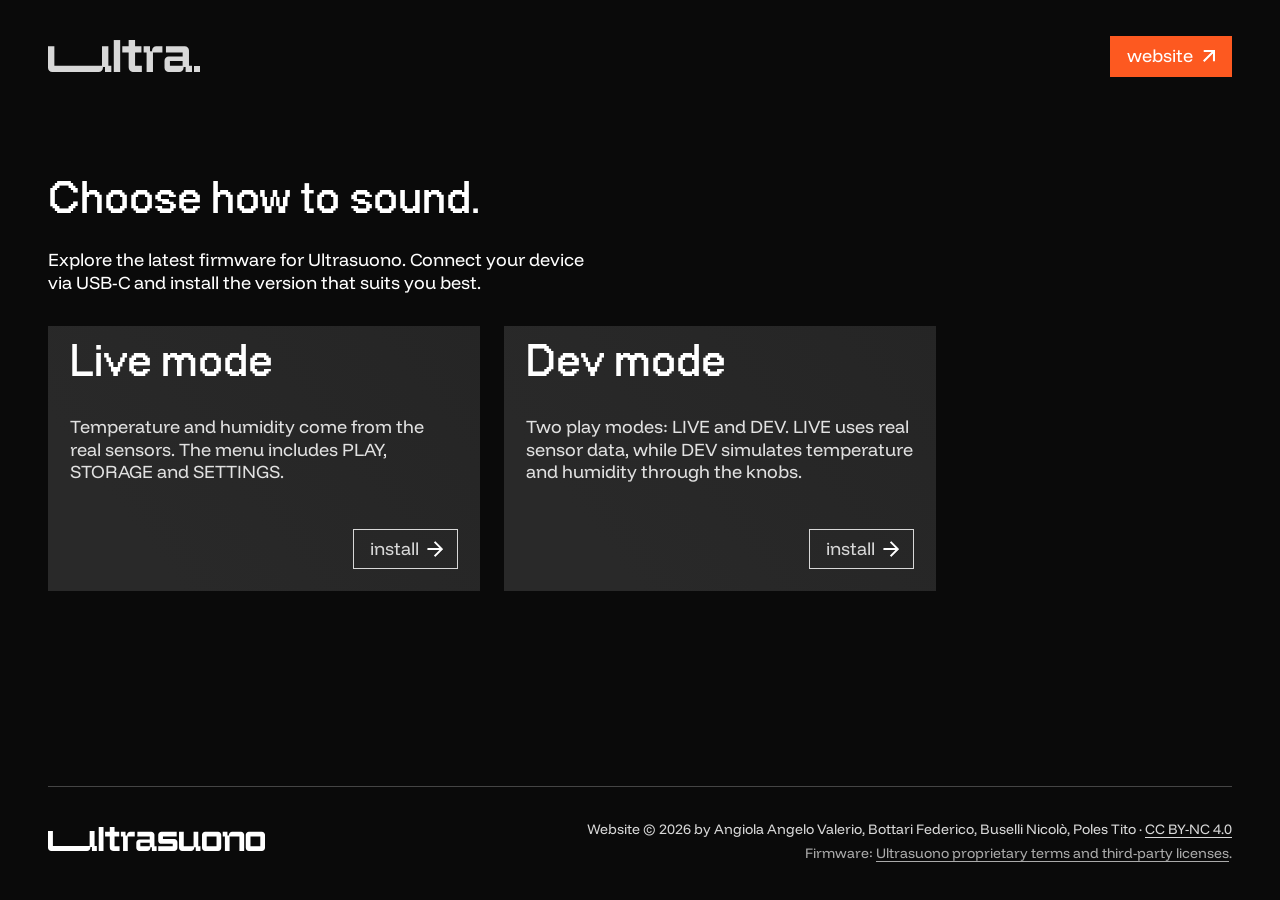
==== docs/index.html @ ba9664d9 "Group installer files under docs for a clean repository root" ====
<!doctype html>
<html lang="en">
<head>
  <meta charset="utf-8"><meta name="viewport" content="width=device-width,initial-scale=1">
  <title>Ultrasuono · Firmware</title>
  <meta name="description" content="Explore and install the latest LIVE MODE and DEV MODE firmware for Ultrasuono with Daisy Seed.">
  <link rel="icon" href="assets/favicon-ultrasuono.png" type="image/png"><link rel="stylesheet" href="style.css?v=figma-2">
</head>
<body class="home-page">
<header><a class="brand" href="index.html" aria-label="Ultrasuono firmware home"><img src="assets/ultra-mark.svg" alt="Ultra"></a><a class="button website" href="https://www.ultrasuono.org/">website <img src="assets/arrow.svg" alt=""></a></header>
<main>
  <div class="intro"><h1>Choose how to sound.</h1><p>Explore the latest firmware for Ultrasuono. Connect your device via USB-C and install the version that suits you best.</p></div>
  <section class="choices" aria-label="Choose your firmware">
    <article class="card"><h2>Live mode</h2><p>Temperature and humidity come from the real sensors. The menu includes PLAY, STORAGE and SETTINGS.</p><a class="button forward" href="install.html?mode=live" aria-label="Install LIVE MODE">install <img src="assets/arrow-install.svg" alt=""></a></article>
    <article class="card"><h2>Dev mode</h2><p>Two play modes: LIVE and DEV. LIVE uses real sensor data, while DEV simulates temperature and humidity through the knobs.</p><a class="button forward" href="install.html?mode=dev" aria-label="Install DEV MODE">install <img src="assets/arrow-install.svg" alt=""></a></article>
  </section>
</main>
<footer><a href="https://www.ultrasuono.org/" aria-label="Ultrasuono website"><img src="assets/ultrasuono-mark.svg" alt="Ultrasuono"></a><p class="copyright">Website © 2026 by Angiola Angelo Valerio, Bottari Federico, Buselli Nicolò, Poles Tito · <a href="https://creativecommons.org/licenses/by-nc/4.0/">CC BY-NC 4.0</a><span class="terms">Firmware: <a href="FIRMWARE-TERMS.txt">Ultrasuono proprietary terms and third-party licenses</a>.</span></p></footer>
</body></html>
---- docs/style.css ----
@font-face{font-family:"Funnel Display";font-style:normal;font-weight:300 800;font-display:swap;src:url("assets/FunnelDisplay-VariableFont_wght.ttf") format("truetype")}
@font-face{font-family:"PP NeueBit";font-style:normal;font-weight:700;font-display:swap;src:url("assets/PPNeueBit-Bold.otf") format("opentype")}
:root{color-scheme:dark;--bg:#0a0a0a;--ink:#d8d8d8;--accent:#fd5920;--line:#303030;font:400 18px/1.25 "Funnel Display",Arial,sans-serif}
*{box-sizing:border-box}body{margin:0;background:var(--bg);color:var(--ink);min-height:100svh;display:flex;flex-direction:column}a{color:inherit;text-underline-offset:3px}header,main,footer{width:100%;max-width:1440px;margin-inline:auto;padding-inline:48px}header{display:flex;justify-content:space-between;align-items:center;padding-top:36px}.brand{display:flex;align-items:flex-end;gap:1.7px;line-height:0}.brand img{display:block}.brand::after{content:"";width:6.433px;height:6.37px;background:var(--ink)}.button,button{display:inline-flex;align-items:center;justify-content:center;gap:10px;border:1px solid var(--ink);padding:8px 16px;font:400 18px/1.25 "Funnel Display",Arial,sans-serif;color:var(--ink);background:transparent;text-decoration:none;cursor:pointer;border-radius:0}.website{background:var(--accent);border-color:var(--accent);color:#fff}.button img{flex-shrink:0}.forward img{transform:rotate(45deg)}.back img{transform:rotate(-135deg)}button:disabled{background:#782e17;border-color:#782e17;color:#0a0a0a;cursor:not-allowed}#connect:disabled{background:transparent;border-color:#686868;color:#888}a:focus-visible,button:focus-visible,input:focus-visible,summary:focus-visible{outline:3px solid var(--accent);outline-offset:5px}.button:hover,button:not(:disabled):hover{border-color:var(--accent)}h1,h2,.step-number{font-family:"PP NeueBit","Funnel Display",Arial,sans-serif;font-weight:700;line-height:1;margin:0}h1,h2{font-size:72px}h1{line-height:.9}p{margin:0}main{padding-top:95px;padding-bottom:120px}.intro h1{color:#fff}.intro h1{font-size:64px}.intro p{font-size:18px;max-width:546px;margin-top:20px;color:#fff}.choices{display:grid;grid-template-columns:repeat(2,minmax(0,432px));gap:24px;margin-top:32px}.card{background:linear-gradient(53deg,#292929 21%,#222 163%)}.step{background:linear-gradient(48deg,#292929 21%,#222 163%)}.card{min-height:265.4px;padding:22px;display:flex;flex-direction:column;align-items:flex-start}.card h2{color:#fff;line-height:.5;font-size:64px}.card p{color:#e1e1e1;font-size:18px;margin-top:36px;margin-bottom:18px}.card .button{margin-top:auto;align-self:flex-end}.install-page main{padding-top:49px;padding-bottom:100px}.back{margin-bottom:23px;border:0;padding:0}.install-page h1{margin-bottom:38px}.steps{display:grid;grid-template-columns:repeat(3,minmax(0,318px));gap:24px;list-style:none;margin:0;padding:0}.step{padding:16px;min-height:164px}.step p{font-size:16px}.step-number{display:block;font-size:36px;line-height:.5;color:#fff;margin-bottom:36px}.actions{max-width:1002px;margin-top:16px;display:grid;grid-template-columns:1fr 1fr;gap:24px}.actions button{padding:24px 16px}#install:not(:disabled){background:var(--accent);border-color:var(--accent);color:#0a0a0a}.transfer{max-width:1002px;margin-top:16px;font-size:16px}progress{width:100%;height:7px;accent-color:var(--accent);display:block;margin-bottom:10px}#status{min-height:40px}#download{display:inline-block;margin-top:8px}.faq{margin-top:40px}details{background:url("assets/divider.svg") left top/100% .5px no-repeat;padding:25px 0}details:last-child{border-bottom:.5px solid var(--line)}summary{font-size:20px;display:flex;align-items:center;gap:22px;cursor:pointer;list-style:none}summary::-webkit-details-marker{display:none}summary::before{content:"";flex-shrink:0;width:26px;height:26px;background:url("assets/disclosure.svg") center/22.5235px 19.506px no-repeat;transform:rotate(90deg)}details[open] summary::before{transform:rotate(180deg)}details p,details ol{max-width:960px;margin:20px 0 0 48px;line-height:1.5}details li{margin:10px 0}.confirm{display:block;margin:24px 0 24px 48px;max-width:960px;line-height:1.5}.confirm input{accent-color:var(--accent)}#boot{margin-left:48px}footer{margin-top:auto;padding-top:34px;padding-bottom:36px;display:flex;align-items:center;justify-content:space-between;gap:30px;position:relative}footer::before{content:"";position:absolute;top:0;left:48px;right:48px;height:.5px;background:url("assets/divider.svg") left top/100% .5px no-repeat}.copyright{font-size:14px;max-width:788px;text-align:right;line-height:1.4}.copyright .terms{display:block;margin-top:5px;color:#aaa}
@media(max-width:800px){header,main,footer{padding-inline:24px}header{padding-top:24px}main{padding-top:80px;padding-bottom:70px}h1,h2{font-size:56px}.intro p{font-size:18px}.choices{gap:18px;margin-top:40px}.card{min-height:265.4px;padding:20px}.steps{gap:16px}.step{min-height:164px}.step p{font-size:16px}.actions{gap:16px}footer{align-items:flex-start;flex-direction:column}.copyright{text-align:left}footer::before{left:24px;right:24px}}
@media(max-width:560px){h1,h2{font-size:48px}.choices,.steps,.actions{grid-template-columns:1fr}.card{min-height:0}.step{min-height:0;padding:20px}.step-number{margin-bottom:14px}.step p{font-size:16px}.install-page main{padding-top:36px;padding-bottom:60px}.back{margin-bottom:32px}.actions{margin-top:28px;gap:14px}.faq{margin-top:28px}summary{gap:14px;font-size:18px}details p,details ol{margin-left:0;font-size:18px}.confirm{margin-left:0;font-size:18px}#boot{margin-left:0}.website{padding:8px 12px;font-size:16px}}

/* Reduce free space on shorter screens while keeping all home content accessible. */
.home-page main{padding-top:clamp(24px,calc(100svh - 693px),95px);padding-bottom:24px}
.home-page .choices{margin-top:clamp(20px,4svh,32px)}
@media(max-width:800px){.home-page footer{flex-direction:row;align-items:center;gap:20px}.home-page .copyright{font-size:12px;text-align:right}.home-page footer>a{flex-shrink:0}.home-page main{padding-top:clamp(24px,5svh,64px)}}
@media(max-width:560px){.home-page header{padding-top:18px}.home-page main{padding-top:24px;padding-bottom:20px}.home-page .intro h1{font-size:44px}.home-page .intro p{font-size:16px;margin-top:16px}.home-page .choices{margin-top:22px;gap:12px}.home-page .card{padding:16px}.home-page .card h2{font-size:44px}.home-page .card p{font-size:16px;margin-top:24px;margin-bottom:16px}.home-page .card .button{font-size:16px;padding:6px 12px}.home-page footer{flex-direction:column;align-items:flex-start;padding-top:20px;padding-bottom:20px;gap:14px}.home-page .copyright{text-align:left;font-size:11px}}
@media(max-width:560px) and (max-height:760px){.home-page main{padding-top:16px;padding-bottom:16px}.home-page .intro h1{font-size:40px}.home-page .intro p{font-size:14px;margin-top:12px}.home-page .choices{margin-top:16px;gap:10px}.home-page .card{padding:12px}.home-page .card h2{font-size:40px}.home-page .card p{font-size:14px;margin-top:20px;margin-bottom:12px}.home-page .card .button{font-size:14px;padding:5px 10px}.home-page footer{padding-top:14px;padding-bottom:14px;gap:10px}}
@media(min-width:561px) and (max-height:680px){.home-page header{padding-top:18px}.home-page main{padding-top:16px;padding-bottom:16px}.home-page .card{min-height:245px}.home-page footer{padding-top:20px;padding-bottom:20px}}
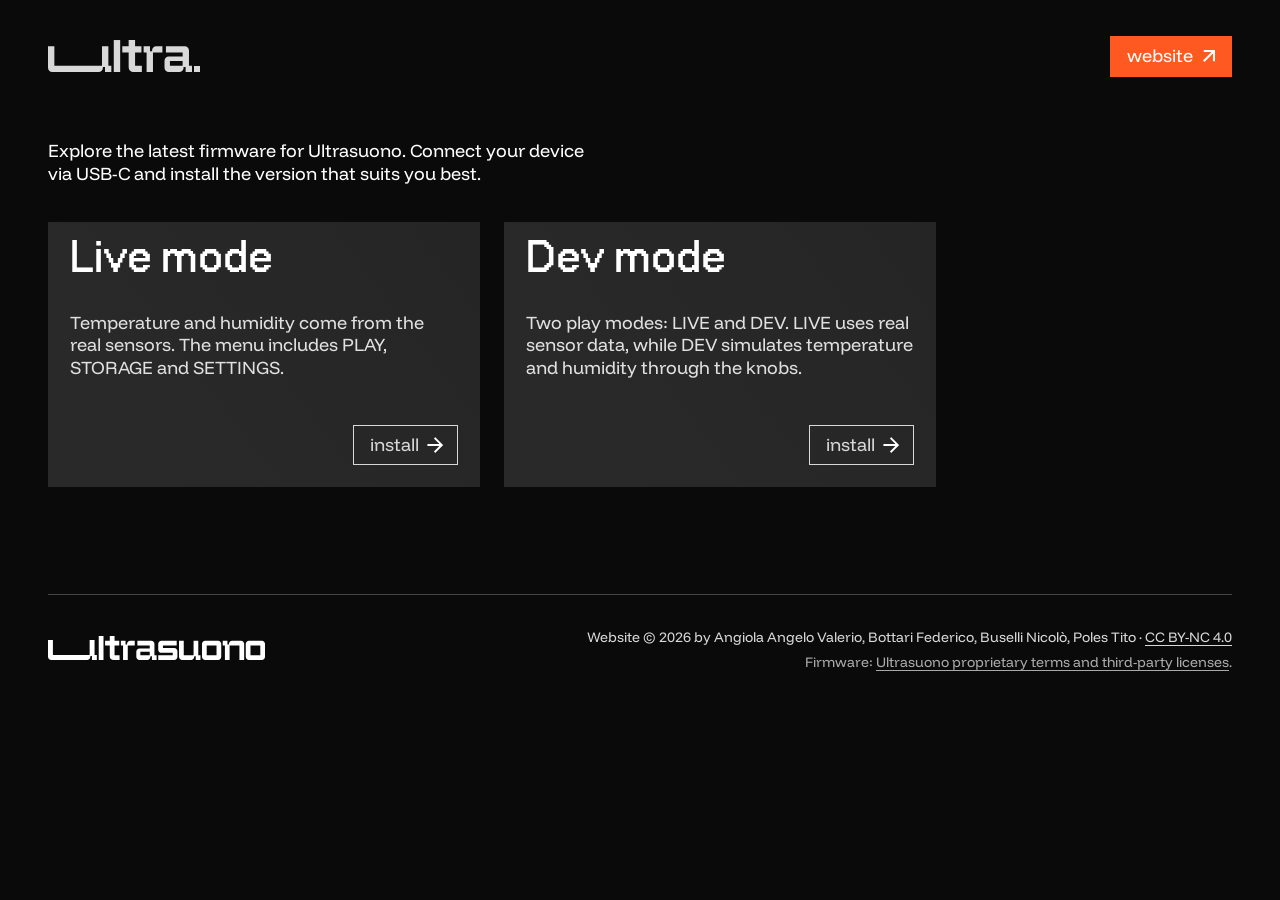
==== commit 2dfc5a37: "Match revised Figma layout and use a single authorization-install action" ====
--- a/docs/index.html
+++ b/docs/index.html
@@ -4,12 +4,12 @@
   <meta charset="utf-8"><meta name="viewport" content="width=device-width,initial-scale=1">
   <title>Ultrasuono · Firmware</title>
   <meta name="description" content="Explore and install the latest LIVE MODE and DEV MODE firmware for Ultrasuono with Daisy Seed.">
-  <link rel="icon" href="assets/favicon-ultrasuono.png" type="image/png"><link rel="stylesheet" href="style.css?v=figma-2">
+  <link rel="icon" href="assets/favicon-ultrasuono.png" type="image/png"><link rel="stylesheet" href="style.css?v=figma-3">
 </head>
 <body class="home-page">
 <header><a class="brand" href="index.html" aria-label="Ultrasuono firmware home"><img src="assets/ultra-mark.svg" alt="Ultra"></a><a class="button website" href="https://www.ultrasuono.org/">website <img src="assets/arrow.svg" alt=""></a></header>
 <main>
-  <div class="intro"><h1>Choose how to sound.</h1><p>Explore the latest firmware for Ultrasuono. Connect your device via USB-C and install the version that suits you best.</p></div>
+  <div class="intro"><h1 class="sr-only">Ultrasuono firmware</h1><p>Explore the latest firmware for Ultrasuono. Connect your device via USB-C and install the version that suits you best.</p></div>
   <section class="choices" aria-label="Choose your firmware">
     <article class="card"><h2>Live mode</h2><p>Temperature and humidity come from the real sensors. The menu includes PLAY, STORAGE and SETTINGS.</p><a class="button forward" href="install.html?mode=live" aria-label="Install LIVE MODE">install <img src="assets/arrow-install.svg" alt=""></a></article>
     <article class="card"><h2>Dev mode</h2><p>Two play modes: LIVE and DEV. LIVE uses real sensor data, while DEV simulates temperature and humidity through the knobs.</p><a class="button forward" href="install.html?mode=dev" aria-label="Install DEV MODE">install <img src="assets/arrow-install.svg" alt=""></a></article>
--- a/docs/style.css
+++ b/docs/style.css
@@ -1,14 +1,14 @@
 @font-face{font-family:"Funnel Display";font-style:normal;font-weight:300 800;font-display:swap;src:url("assets/FunnelDisplay-VariableFont_wght.ttf") format("truetype")}
 @font-face{font-family:"PP NeueBit";font-style:normal;font-weight:700;font-display:swap;src:url("assets/PPNeueBit-Bold.otf") format("opentype")}
 :root{color-scheme:dark;--bg:#0a0a0a;--ink:#d8d8d8;--accent:#fd5920;--line:#303030;font:400 18px/1.25 "Funnel Display",Arial,sans-serif}
-*{box-sizing:border-box}body{margin:0;background:var(--bg);color:var(--ink);min-height:100svh;display:flex;flex-direction:column}a{color:inherit;text-underline-offset:3px}header,main,footer{width:100%;max-width:1440px;margin-inline:auto;padding-inline:48px}header{display:flex;justify-content:space-between;align-items:center;padding-top:36px}.brand{display:flex;align-items:flex-end;gap:1.7px;line-height:0}.brand img{display:block}.brand::after{content:"";width:6.433px;height:6.37px;background:var(--ink)}.button,button{display:inline-flex;align-items:center;justify-content:center;gap:10px;border:1px solid var(--ink);padding:8px 16px;font:400 18px/1.25 "Funnel Display",Arial,sans-serif;color:var(--ink);background:transparent;text-decoration:none;cursor:pointer;border-radius:0}.website{background:var(--accent);border-color:var(--accent);color:#fff}.button img{flex-shrink:0}.forward img{transform:rotate(45deg)}.back img{transform:rotate(-135deg)}button:disabled{background:#782e17;border-color:#782e17;color:#0a0a0a;cursor:not-allowed}#connect:disabled{background:transparent;border-color:#686868;color:#888}a:focus-visible,button:focus-visible,input:focus-visible,summary:focus-visible{outline:3px solid var(--accent);outline-offset:5px}.button:hover,button:not(:disabled):hover{border-color:var(--accent)}h1,h2,.step-number{font-family:"PP NeueBit","Funnel Display",Arial,sans-serif;font-weight:700;line-height:1;margin:0}h1,h2{font-size:72px}h1{line-height:.9}p{margin:0}main{padding-top:95px;padding-bottom:120px}.intro h1{color:#fff}.intro h1{font-size:64px}.intro p{font-size:18px;max-width:546px;margin-top:20px;color:#fff}.choices{display:grid;grid-template-columns:repeat(2,minmax(0,432px));gap:24px;margin-top:32px}.card{background:linear-gradient(53deg,#292929 21%,#222 163%)}.step{background:linear-gradient(48deg,#292929 21%,#222 163%)}.card{min-height:265.4px;padding:22px;display:flex;flex-direction:column;align-items:flex-start}.card h2{color:#fff;line-height:.5;font-size:64px}.card p{color:#e1e1e1;font-size:18px;margin-top:36px;margin-bottom:18px}.card .button{margin-top:auto;align-self:flex-end}.install-page main{padding-top:49px;padding-bottom:100px}.back{margin-bottom:23px;border:0;padding:0}.install-page h1{margin-bottom:38px}.steps{display:grid;grid-template-columns:repeat(3,minmax(0,318px));gap:24px;list-style:none;margin:0;padding:0}.step{padding:16px;min-height:164px}.step p{font-size:16px}.step-number{display:block;font-size:36px;line-height:.5;color:#fff;margin-bottom:36px}.actions{max-width:1002px;margin-top:16px;display:grid;grid-template-columns:1fr 1fr;gap:24px}.actions button{padding:24px 16px}#install:not(:disabled){background:var(--accent);border-color:var(--accent);color:#0a0a0a}.transfer{max-width:1002px;margin-top:16px;font-size:16px}progress{width:100%;height:7px;accent-color:var(--accent);display:block;margin-bottom:10px}#status{min-height:40px}#download{display:inline-block;margin-top:8px}.faq{margin-top:40px}details{background:url("assets/divider.svg") left top/100% .5px no-repeat;padding:25px 0}details:last-child{border-bottom:.5px solid var(--line)}summary{font-size:20px;display:flex;align-items:center;gap:22px;cursor:pointer;list-style:none}summary::-webkit-details-marker{display:none}summary::before{content:"";flex-shrink:0;width:26px;height:26px;background:url("assets/disclosure.svg") center/22.5235px 19.506px no-repeat;transform:rotate(90deg)}details[open] summary::before{transform:rotate(180deg)}details p,details ol{max-width:960px;margin:20px 0 0 48px;line-height:1.5}details li{margin:10px 0}.confirm{display:block;margin:24px 0 24px 48px;max-width:960px;line-height:1.5}.confirm input{accent-color:var(--accent)}#boot{margin-left:48px}footer{margin-top:auto;padding-top:34px;padding-bottom:36px;display:flex;align-items:center;justify-content:space-between;gap:30px;position:relative}footer::before{content:"";position:absolute;top:0;left:48px;right:48px;height:.5px;background:url("assets/divider.svg") left top/100% .5px no-repeat}.copyright{font-size:14px;max-width:788px;text-align:right;line-height:1.4}.copyright .terms{display:block;margin-top:5px;color:#aaa}
-@media(max-width:800px){header,main,footer{padding-inline:24px}header{padding-top:24px}main{padding-top:80px;padding-bottom:70px}h1,h2{font-size:56px}.intro p{font-size:18px}.choices{gap:18px;margin-top:40px}.card{min-height:265.4px;padding:20px}.steps{gap:16px}.step{min-height:164px}.step p{font-size:16px}.actions{gap:16px}footer{align-items:flex-start;flex-direction:column}.copyright{text-align:left}footer::before{left:24px;right:24px}}
-@media(max-width:560px){h1,h2{font-size:48px}.choices,.steps,.actions{grid-template-columns:1fr}.card{min-height:0}.step{min-height:0;padding:20px}.step-number{margin-bottom:14px}.step p{font-size:16px}.install-page main{padding-top:36px;padding-bottom:60px}.back{margin-bottom:32px}.actions{margin-top:28px;gap:14px}.faq{margin-top:28px}summary{gap:14px;font-size:18px}details p,details ol{margin-left:0;font-size:18px}.confirm{margin-left:0;font-size:18px}#boot{margin-left:0}.website{padding:8px 12px;font-size:16px}}
+*{box-sizing:border-box}body{margin:0;background:var(--bg);color:var(--ink);min-height:100svh;display:flex;flex-direction:column}a{color:inherit;text-underline-offset:3px}header,main,footer{width:100%;max-width:1440px;margin-inline:auto;padding-inline:48px}header{display:flex;justify-content:space-between;align-items:center;padding-top:36px}.brand{display:flex;align-items:flex-end;gap:1.7px;line-height:0}.brand img{display:block}.brand::after{content:"";width:6.433px;height:6.37px;background:var(--ink)}.button,button{display:inline-flex;align-items:center;justify-content:center;gap:10px;border:1px solid var(--ink);padding:8px 16px;font:400 18px/1.25 "Funnel Display",Arial,sans-serif;color:var(--ink);background:transparent;text-decoration:none;cursor:pointer;border-radius:0}.website{background:var(--accent);border-color:var(--accent);color:#fff}.button img{flex-shrink:0}.forward img{transform:rotate(45deg)}.back img{transform:rotate(-135deg)}button:disabled{background:#782e17;border-color:#782e17;color:#0a0a0a;cursor:not-allowed}a:focus-visible,button:focus-visible,input:focus-visible,summary:focus-visible{outline:3px solid var(--accent);outline-offset:5px}.button:hover,button:not(:disabled):hover{border-color:var(--accent)}h1,h2,.step-number{font-family:"PP NeueBit","Funnel Display",Arial,sans-serif;font-weight:700;line-height:1;margin:0}h1,h2{font-size:72px}h1{line-height:.9}p{margin:0}main{padding-top:95px;padding-bottom:120px}.intro h1{color:#fff}.intro h1{font-size:64px}.intro p{font-size:18px;max-width:546px;margin-top:20px;color:#fff}.choices{display:grid;grid-template-columns:repeat(2,minmax(0,432px));gap:24px;margin-top:32px}.card{background:linear-gradient(53deg,#292929 21%,#222 163%)}.step{background:linear-gradient(48deg,#292929 21%,#222 163%)}.card{min-height:265.4px;padding:22px;display:flex;flex-direction:column;align-items:flex-start}.card h2{color:#fff;line-height:.5;font-size:64px}.card p{color:#e1e1e1;font-size:18px;margin-top:36px;margin-bottom:18px}.card .button{margin-top:auto;align-self:flex-end}.install-page main{padding-top:49px;padding-bottom:100px}.back{margin-bottom:23px;border:0;padding:0}.install-page h1{margin-bottom:38px}.steps{display:grid;grid-template-columns:repeat(3,minmax(0,318px));gap:24px;list-style:none;margin:0;padding:0}.step{padding:16px;min-height:164px}.step p{font-size:16px}.step-number{display:block;font-size:36px;line-height:.5;color:#fff;margin-bottom:36px}.transfer{max-width:1002px;margin-top:16px;font-size:16px}progress{width:100%;height:7px;accent-color:var(--accent);display:block;margin-bottom:10px}#status{min-height:40px}#download{display:inline-block;margin-top:8px}.faq{margin-top:40px}details{background:url("assets/divider.svg") left top/100% .5px no-repeat;padding:25px 0}details:last-child{border-bottom:.5px solid var(--line)}summary{font-size:20px;display:flex;align-items:center;gap:22px;cursor:pointer;list-style:none}summary::-webkit-details-marker{display:none}summary::before{content:"";flex-shrink:0;width:26px;height:26px;background:url("assets/disclosure.svg") center/22.5235px 19.506px no-repeat;transform:rotate(90deg)}details[open] summary::before{transform:rotate(180deg)}details p,details ol{max-width:960px;margin:20px 0 0 48px;line-height:1.5}details li{margin:10px 0}.confirm{display:block;margin:24px 0 24px 48px;max-width:960px;line-height:1.5}.confirm input{accent-color:var(--accent)}#boot{margin-left:48px}footer{margin-top:auto;padding-top:34px;padding-bottom:36px;display:flex;align-items:center;justify-content:space-between;gap:30px;position:relative}footer::before{content:"";position:absolute;top:0;left:48px;right:48px;height:.5px;background:url("assets/divider.svg") left top/100% .5px no-repeat}.copyright{font-size:14px;max-width:788px;text-align:right;line-height:1.4}.copyright .terms{display:block;margin-top:5px;color:#aaa}
+@media(max-width:800px){header,main,footer{padding-inline:24px}header{padding-top:24px}main{padding-top:80px;padding-bottom:70px}h1,h2{font-size:56px}.intro p{font-size:18px}.choices{gap:18px;margin-top:40px}.card{min-height:265.4px;padding:20px}.steps{gap:16px}.step{min-height:164px}.step p{font-size:16px}footer{align-items:flex-start;flex-direction:column}.copyright{text-align:left}footer::before{left:24px;right:24px}}
+@media(max-width:560px){h1,h2{font-size:48px}.choices,.steps,.card{min-height:0}.step{min-height:0;padding:20px}.step-number{margin-bottom:14px}.step p{font-size:16px}.install-page main{padding-top:36px;padding-bottom:60px}.back{margin-bottom:32px}.faq{margin-top:28px}summary{gap:14px;font-size:18px}details p,details ol{margin-left:0;font-size:18px}.confirm{margin-left:0;font-size:18px}#boot{margin-left:0}.website{padding:8px 12px;font-size:16px}}
 
-/* Reduce free space on shorter screens while keeping all home content accessible. */
-.home-page main{padding-top:clamp(24px,calc(100svh - 693px),95px);padding-bottom:24px}
-.home-page .choices{margin-top:clamp(20px,4svh,32px)}
-@media(max-width:800px){.home-page footer{flex-direction:row;align-items:center;gap:20px}.home-page .copyright{font-size:12px;text-align:right}.home-page footer>a{flex-shrink:0}.home-page main{padding-top:clamp(24px,5svh,64px)}}
-@media(max-width:560px){.home-page header{padding-top:18px}.home-page main{padding-top:24px;padding-bottom:20px}.home-page .intro h1{font-size:44px}.home-page .intro p{font-size:16px;margin-top:16px}.home-page .choices{margin-top:22px;gap:12px}.home-page .card{padding:16px}.home-page .card h2{font-size:44px}.home-page .card p{font-size:16px;margin-top:24px;margin-bottom:16px}.home-page .card .button{font-size:16px;padding:6px 12px}.home-page footer{flex-direction:column;align-items:flex-start;padding-top:20px;padding-bottom:20px;gap:14px}.home-page .copyright{text-align:left;font-size:11px}}
-@media(max-width:560px) and (max-height:760px){.home-page main{padding-top:16px;padding-bottom:16px}.home-page .intro h1{font-size:40px}.home-page .intro p{font-size:14px;margin-top:12px}.home-page .choices{margin-top:16px;gap:10px}.home-page .card{padding:12px}.home-page .card h2{font-size:40px}.home-page .card p{font-size:14px;margin-top:20px;margin-bottom:12px}.home-page .card .button{font-size:14px;padding:5px 10px}.home-page footer{padding-top:14px;padding-bottom:14px;gap:10px}}
-@media(min-width:561px) and (max-height:680px){.home-page header{padding-top:18px}.home-page main{padding-top:16px;padding-bottom:16px}.home-page .card{min-height:245px}.home-page footer{padding-top:20px;padding-bottom:20px}}
+
+.sr-only{position:absolute;width:1px;height:1px;padding:0;margin:-1px;overflow:hidden;clip-path:inset(50%);white-space:nowrap;border:0}
+.home-page main{padding-top:63.98px;padding-bottom:107px}.home-page .intro p{margin-top:0}.home-page .choices{margin-top:36.43px}.home-page footer{margin-top:0}
+.install-page main{padding-top:64.42px;padding-bottom:18px}.back{margin-bottom:56.6px}.install-grid{display:grid;grid-template-columns:minmax(0,888px) minmax(0,432px);gap:24px}.steps{grid-template-columns:repeat(3,minmax(0,1fr));gap:21.27px}.step{min-height:199.48px;padding:16px 14px;background:linear-gradient(56deg,#292929 21%,#222 163%)}.step-number{margin-bottom:64px}.install-panel{display:flex;flex-direction:column;min-width:0}#primary{width:100%;min-height:62px;padding:18px 16px}#primary.ready:not(:disabled){background:var(--accent);border-color:var(--accent);color:#0a0a0a}#primary:not(.ready):disabled{background:transparent;border-color:#686868;color:#888}.transfer{margin-top:14px;font-size:14px;display:flex;flex:1;flex-direction:column}#status{line-height:1.4;min-height:60px}#download{margin-top:auto;padding-top:12px;font-size:12px}progress{margin-bottom:10px}.faq{margin-top:87.24px}details{padding:29px 0}
+@media(max-width:1000px){.install-grid{grid-template-columns:1fr}.install-panel{max-width:888px}.transfer{min-height:126px}.faq{margin-top:40px}}
+@media(max-width:800px){.home-page main{padding-top:63.98px}.home-page .choices{margin-top:36.43px}.home-page .intro p{margin-top:0}}
+@media(max-width:560px){.home-page main{padding-top:48px;padding-bottom:60px}.home-page .intro p{font-size:16px}.home-page .choices{gap:16px}.home-page .card{padding:18px}.home-page .card h2{font-size:48px}.home-page .card p{font-size:16px;margin-top:28px}.steps{grid-template-columns:1fr;gap:16px}.step{min-height:0;padding:20px}.step-number{margin-bottom:28px}.install-page main{padding-top:48px;padding-bottom:60px}.back{margin-bottom:40px}details{padding:25px 0}}
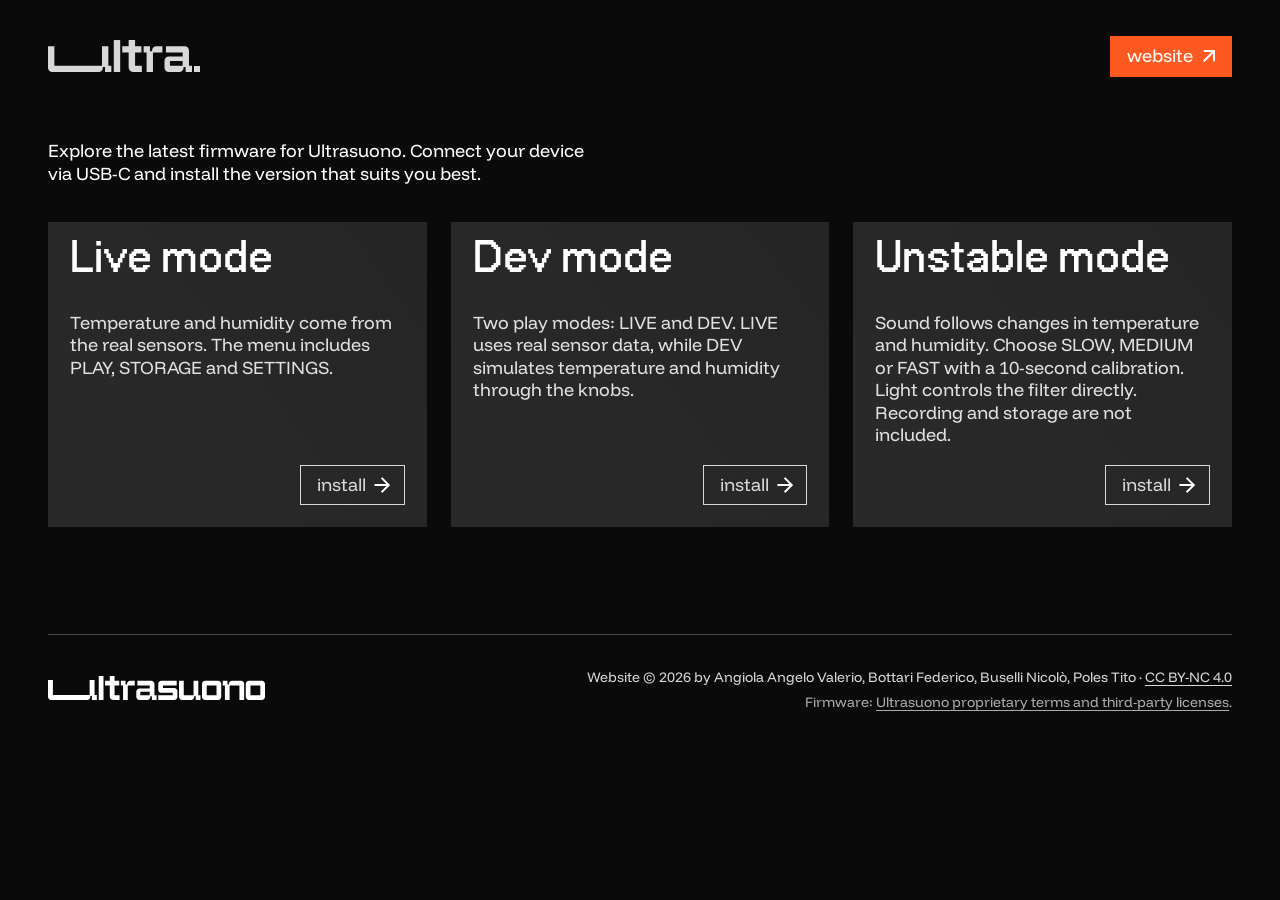
==== commit b95a7407: "Add UNSTABLE mode to firmware installer" ====
--- a/docs/index.html
+++ b/docs/index.html
@@ -3,7 +3,7 @@
 <head>
   <meta charset="utf-8"><meta name="viewport" content="width=device-width,initial-scale=1">
   <title>Ultrasuono · Firmware</title>
-  <meta name="description" content="Explore and install the latest LIVE MODE and DEV MODE firmware for Ultrasuono with Daisy Seed.">
+  <meta name="description" content="Explore and install the latest LIVE MODE, DEV MODE and UNSTABLE MODE firmware for Ultrasuono with Daisy Seed.">
   <link rel="icon" href="assets/favicon-ultrasuono.png" type="image/png"><link rel="stylesheet" href="style.css?v=figma-3">
 </head>
 <body class="home-page">
@@ -13,6 +13,7 @@
   <section class="choices" aria-label="Choose your firmware">
     <article class="card"><h2>Live mode</h2><p>Temperature and humidity come from the real sensors. The menu includes PLAY, STORAGE and SETTINGS.</p><a class="button forward" href="install.html?mode=live" aria-label="Install LIVE MODE">install <img src="assets/arrow-install.svg" alt=""></a></article>
     <article class="card"><h2>Dev mode</h2><p>Two play modes: LIVE and DEV. LIVE uses real sensor data, while DEV simulates temperature and humidity through the knobs.</p><a class="button forward" href="install.html?mode=dev" aria-label="Install DEV MODE">install <img src="assets/arrow-install.svg" alt=""></a></article>
+    <article class="card"><h2>Unstable mode</h2><p>Sound follows changes in temperature and humidity. Choose SLOW, MEDIUM or FAST with a 10-second calibration. Light controls the filter directly. Recording and storage are not included.</p><a class="button forward" href="install.html?mode=unstable" aria-label="Install UNSTABLE MODE">install <img src="assets/arrow-install.svg" alt=""></a></article>
   </section>
 </main>
 <footer><a href="https://www.ultrasuono.org/" aria-label="Ultrasuono website"><img src="assets/ultrasuono-mark.svg" alt="Ultrasuono"></a><p class="copyright">Website © 2026 by Angiola Angelo Valerio, Bottari Federico, Buselli Nicolò, Poles Tito · <a href="https://creativecommons.org/licenses/by-nc/4.0/">CC BY-NC 4.0</a><span class="terms">Firmware: <a href="FIRMWARE-TERMS.txt">Ultrasuono proprietary terms and third-party licenses</a>.</span></p></footer>
--- a/docs/style.css
+++ b/docs/style.css
@@ -1,14 +1,18 @@
 @font-face{font-family:"Funnel Display";font-style:normal;font-weight:300 800;font-display:swap;src:url("assets/FunnelDisplay-VariableFont_wght.ttf") format("truetype")}
 @font-face{font-family:"PP NeueBit";font-style:normal;font-weight:700;font-display:swap;src:url("assets/PPNeueBit-Bold.otf") format("opentype")}
 :root{color-scheme:dark;--bg:#0a0a0a;--ink:#d8d8d8;--accent:#fd5920;--line:#303030;font:400 18px/1.25 "Funnel Display",Arial,sans-serif}
-*{box-sizing:border-box}body{margin:0;background:var(--bg);color:var(--ink);min-height:100svh;display:flex;flex-direction:column}a{color:inherit;text-underline-offset:3px}header,main,footer{width:100%;max-width:1440px;margin-inline:auto;padding-inline:48px}header{display:flex;justify-content:space-between;align-items:center;padding-top:36px}.brand{display:flex;align-items:flex-end;gap:1.7px;line-height:0}.brand img{display:block}.brand::after{content:"";width:6.433px;height:6.37px;background:var(--ink)}.button,button{display:inline-flex;align-items:center;justify-content:center;gap:10px;border:1px solid var(--ink);padding:8px 16px;font:400 18px/1.25 "Funnel Display",Arial,sans-serif;color:var(--ink);background:transparent;text-decoration:none;cursor:pointer;border-radius:0}.website{background:var(--accent);border-color:var(--accent);color:#fff}.button img{flex-shrink:0}.forward img{transform:rotate(45deg)}.back img{transform:rotate(-135deg)}button:disabled{background:#782e17;border-color:#782e17;color:#0a0a0a;cursor:not-allowed}a:focus-visible,button:focus-visible,input:focus-visible,summary:focus-visible{outline:3px solid var(--accent);outline-offset:5px}.button:hover,button:not(:disabled):hover{border-color:var(--accent)}h1,h2,.step-number{font-family:"PP NeueBit","Funnel Display",Arial,sans-serif;font-weight:700;line-height:1;margin:0}h1,h2{font-size:72px}h1{line-height:.9}p{margin:0}main{padding-top:95px;padding-bottom:120px}.intro h1{color:#fff}.intro h1{font-size:64px}.intro p{font-size:18px;max-width:546px;margin-top:20px;color:#fff}.choices{display:grid;grid-template-columns:repeat(2,minmax(0,432px));gap:24px;margin-top:32px}.card{background:linear-gradient(53deg,#292929 21%,#222 163%)}.step{background:linear-gradient(48deg,#292929 21%,#222 163%)}.card{min-height:265.4px;padding:22px;display:flex;flex-direction:column;align-items:flex-start}.card h2{color:#fff;line-height:.5;font-size:64px}.card p{color:#e1e1e1;font-size:18px;margin-top:36px;margin-bottom:18px}.card .button{margin-top:auto;align-self:flex-end}.install-page main{padding-top:49px;padding-bottom:100px}.back{margin-bottom:23px;border:0;padding:0}.install-page h1{margin-bottom:38px}.steps{display:grid;grid-template-columns:repeat(3,minmax(0,318px));gap:24px;list-style:none;margin:0;padding:0}.step{padding:16px;min-height:164px}.step p{font-size:16px}.step-number{display:block;font-size:36px;line-height:.5;color:#fff;margin-bottom:36px}.transfer{max-width:1002px;margin-top:16px;font-size:16px}progress{width:100%;height:7px;accent-color:var(--accent);display:block;margin-bottom:10px}#status{min-height:40px}#download{display:inline-block;margin-top:8px}.faq{margin-top:40px}details{background:url("assets/divider.svg") left top/100% .5px no-repeat;padding:25px 0}details:last-child{border-bottom:.5px solid var(--line)}summary{font-size:20px;display:flex;align-items:center;gap:22px;cursor:pointer;list-style:none}summary::-webkit-details-marker{display:none}summary::before{content:"";flex-shrink:0;width:26px;height:26px;background:url("assets/disclosure.svg") center/22.5235px 19.506px no-repeat;transform:rotate(90deg)}details[open] summary::before{transform:rotate(180deg)}details p,details ol{max-width:960px;margin:20px 0 0 48px;line-height:1.5}details li{margin:10px 0}.confirm{display:block;margin:24px 0 24px 48px;max-width:960px;line-height:1.5}.confirm input{accent-color:var(--accent)}#boot{margin-left:48px}footer{margin-top:auto;padding-top:34px;padding-bottom:36px;display:flex;align-items:center;justify-content:space-between;gap:30px;position:relative}footer::before{content:"";position:absolute;top:0;left:48px;right:48px;height:.5px;background:url("assets/divider.svg") left top/100% .5px no-repeat}.copyright{font-size:14px;max-width:788px;text-align:right;line-height:1.4}.copyright .terms{display:block;margin-top:5px;color:#aaa}
+*{box-sizing:border-box}body{margin:0;background:var(--bg);color:var(--ink);min-height:100svh;display:flex;flex-direction:column}a{color:inherit;text-underline-offset:3px}header,main,footer{width:100%;max-width:1440px;margin-inline:auto;padding-inline:48px}header{display:flex;justify-content:space-between;align-items:center;padding-top:36px}.brand{display:flex;align-items:flex-end;gap:1.7px;line-height:0}.brand img{display:block}.brand::after{content:"";width:6.433px;height:6.37px;background:var(--ink)}.button,button{display:inline-flex;align-items:center;justify-content:center;gap:10px;border:1px solid var(--ink);padding:8px 16px;font:400 18px/1.25 "Funnel Display",Arial,sans-serif;color:var(--ink);background:transparent;text-decoration:none;cursor:pointer;border-radius:0}.website{background:var(--accent);border-color:var(--accent);color:#fff}.button img{flex-shrink:0}.forward img{transform:rotate(45deg)}.back img{transform:rotate(-135deg)}button:disabled{background:#782e17;border-color:#782e17;color:#0a0a0a;cursor:not-allowed}a:focus-visible,button:focus-visible,input:focus-visible,summary:focus-visible{outline:3px solid var(--accent);outline-offset:5px}.button:hover,button:not(:disabled):hover{border-color:var(--accent)}h1,h2,.step-number{font-family:"PP NeueBit","Funnel Display",Arial,sans-serif;font-weight:700;line-height:1;margin:0}h1,h2{font-size:72px}h1{line-height:.9}p{margin:0}main{padding-top:95px;padding-bottom:120px}.intro h1{color:#fff}.intro h1{font-size:64px}.intro p{font-size:18px;max-width:546px;margin-top:20px;color:#fff}.choices{display:grid;grid-template-columns:repeat(3,minmax(0,432px));gap:24px;margin-top:32px}.card{background:linear-gradient(53deg,#292929 21%,#222 163%)}.step{background:linear-gradient(48deg,#292929 21%,#222 163%)}.card{min-height:265.4px;padding:22px;display:flex;flex-direction:column;align-items:flex-start}.card h2{color:#fff;line-height:.5;font-size:64px}.card p{color:#e1e1e1;font-size:18px;margin-top:36px;margin-bottom:18px}.card .button{margin-top:auto;align-self:flex-end}.install-page main{padding-top:49px;padding-bottom:100px}.back{margin-bottom:23px;border:0;padding:0}.install-page h1{margin-bottom:38px}.steps{display:grid;grid-template-columns:repeat(3,minmax(0,318px));gap:24px;list-style:none;margin:0;padding:0}.step{padding:16px;min-height:164px}.step p{font-size:16px}.step-number{display:block;font-size:36px;line-height:.5;color:#fff;margin-bottom:36px}.transfer{max-width:1002px;margin-top:16px;font-size:16px}#status{min-height:40px}#download{display:inline-block;margin-top:8px}.faq{margin-top:40px}details{background:url("assets/divider.svg") left top/100% .5px no-repeat;padding:25px 0}details:last-child{border-bottom:.5px solid var(--line)}summary{font-size:20px;display:flex;align-items:center;gap:22px;cursor:pointer;list-style:none}summary::-webkit-details-marker{display:none}summary::before{content:"";flex-shrink:0;width:26px;height:26px;background:url("assets/disclosure.svg") center/22.5235px 19.506px no-repeat;transform:rotate(90deg)}details[open] summary::before{transform:rotate(180deg)}details p,details ol{max-width:960px;margin:20px 0 0 48px;line-height:1.5}details li{margin:10px 0}.confirm{display:block;margin:24px 0 24px 48px;max-width:960px;line-height:1.5}.confirm input{accent-color:var(--accent)}#boot{margin-left:48px}footer{margin-top:auto;padding-top:34px;padding-bottom:36px;display:flex;align-items:center;justify-content:space-between;gap:30px;position:relative}footer::before{content:"";position:absolute;top:0;left:48px;right:48px;height:.5px;background:url("assets/divider.svg") left top/100% .5px no-repeat}.copyright{font-size:14px;max-width:788px;text-align:right;line-height:1.4}.copyright .terms{display:block;margin-top:5px;color:#aaa}
 @media(max-width:800px){header,main,footer{padding-inline:24px}header{padding-top:24px}main{padding-top:80px;padding-bottom:70px}h1,h2{font-size:56px}.intro p{font-size:18px}.choices{gap:18px;margin-top:40px}.card{min-height:265.4px;padding:20px}.steps{gap:16px}.step{min-height:164px}.step p{font-size:16px}footer{align-items:flex-start;flex-direction:column}.copyright{text-align:left}footer::before{left:24px;right:24px}}
 @media(max-width:560px){h1,h2{font-size:48px}.choices,.steps,.card{min-height:0}.step{min-height:0;padding:20px}.step-number{margin-bottom:14px}.step p{font-size:16px}.install-page main{padding-top:36px;padding-bottom:60px}.back{margin-bottom:32px}.faq{margin-top:28px}summary{gap:14px;font-size:18px}details p,details ol{margin-left:0;font-size:18px}.confirm{margin-left:0;font-size:18px}#boot{margin-left:0}.website{padding:8px 12px;font-size:16px}}
 
 
 .sr-only{position:absolute;width:1px;height:1px;padding:0;margin:-1px;overflow:hidden;clip-path:inset(50%);white-space:nowrap;border:0}
 .home-page main{padding-top:63.98px;padding-bottom:107px}.home-page .intro p{margin-top:0}.home-page .choices{margin-top:36.43px}.home-page footer{margin-top:0}
-.install-page main{padding-top:64.42px;padding-bottom:18px}.back{margin-bottom:56.6px}.install-grid{display:grid;grid-template-columns:minmax(0,888px) minmax(0,432px);gap:24px}.steps{grid-template-columns:repeat(3,minmax(0,1fr));gap:21.27px}.step{min-height:199.48px;padding:16px 14px;background:linear-gradient(56deg,#292929 21%,#222 163%)}.step-number{margin-bottom:64px}.install-panel{display:flex;flex-direction:column;min-width:0}#primary{width:100%;min-height:62px;padding:18px 16px}#primary.ready:not(:disabled){background:var(--accent);border-color:var(--accent);color:#0a0a0a}#primary:not(.ready):disabled{background:transparent;border-color:#686868;color:#888}.transfer{margin-top:14px;font-size:14px;display:flex;flex:1;flex-direction:column}#status{line-height:1.4;min-height:60px}#download{margin-top:auto;padding-top:12px;font-size:12px}progress{margin-bottom:10px}.faq{margin-top:87.24px}details{padding:29px 0}
+.install-page main{padding-top:64.42px;padding-bottom:18px}.back{margin-bottom:56.6px}.install-grid{display:grid;grid-template-columns:minmax(0,888px) minmax(0,432px);gap:24px}.steps{grid-template-columns:repeat(2,minmax(0,1fr));gap:21.27px}.step{min-height:199.48px;padding:16px 14px;background:linear-gradient(56deg,#292929 21%,#222 163%)}.step-number{margin-bottom:64px}.install-panel{display:flex;flex-direction:column;min-width:0}#primary{width:100%;min-height:62px;padding:18px 16px}#primary.ready:not(:disabled){background:var(--accent);border-color:var(--accent);color:#fff}#primary:not(.ready):disabled{background:transparent;border-color:#686868;color:#888}.transfer{margin-top:14px;font-size:14px;display:flex;flex:1;flex-direction:column}#status{line-height:1.4;min-height:60px}#download{margin-top:auto;padding-top:12px;font-size:12px}.faq{margin-top:87.24px}details{padding:29px 0}
 @media(max-width:1000px){.install-grid{grid-template-columns:1fr}.install-panel{max-width:888px}.transfer{min-height:126px}.faq{margin-top:40px}}
 @media(max-width:800px){.home-page main{padding-top:63.98px}.home-page .choices{margin-top:36.43px}.home-page .intro p{margin-top:0}}
 @media(max-width:560px){.home-page main{padding-top:48px;padding-bottom:60px}.home-page .intro p{font-size:16px}.home-page .choices{gap:16px}.home-page .card{padding:18px}.home-page .card h2{font-size:48px}.home-page .card p{font-size:16px;margin-top:28px}.steps{grid-template-columns:1fr;gap:16px}.step{min-height:0;padding:20px}.step-number{margin-bottom:28px}.install-page main{padding-top:48px;padding-bottom:60px}.back{margin-bottom:40px}details{padding:25px 0}}
+
+#primary.uploaded:disabled{background:transparent;border-color:var(--ink);color:var(--ink)}.transfer{margin-top:8px}
+@media(max-width:1000px){.choices{grid-template-columns:repeat(2,minmax(0,1fr))}}
+@media(max-width:560px){.choices{grid-template-columns:1fr}}
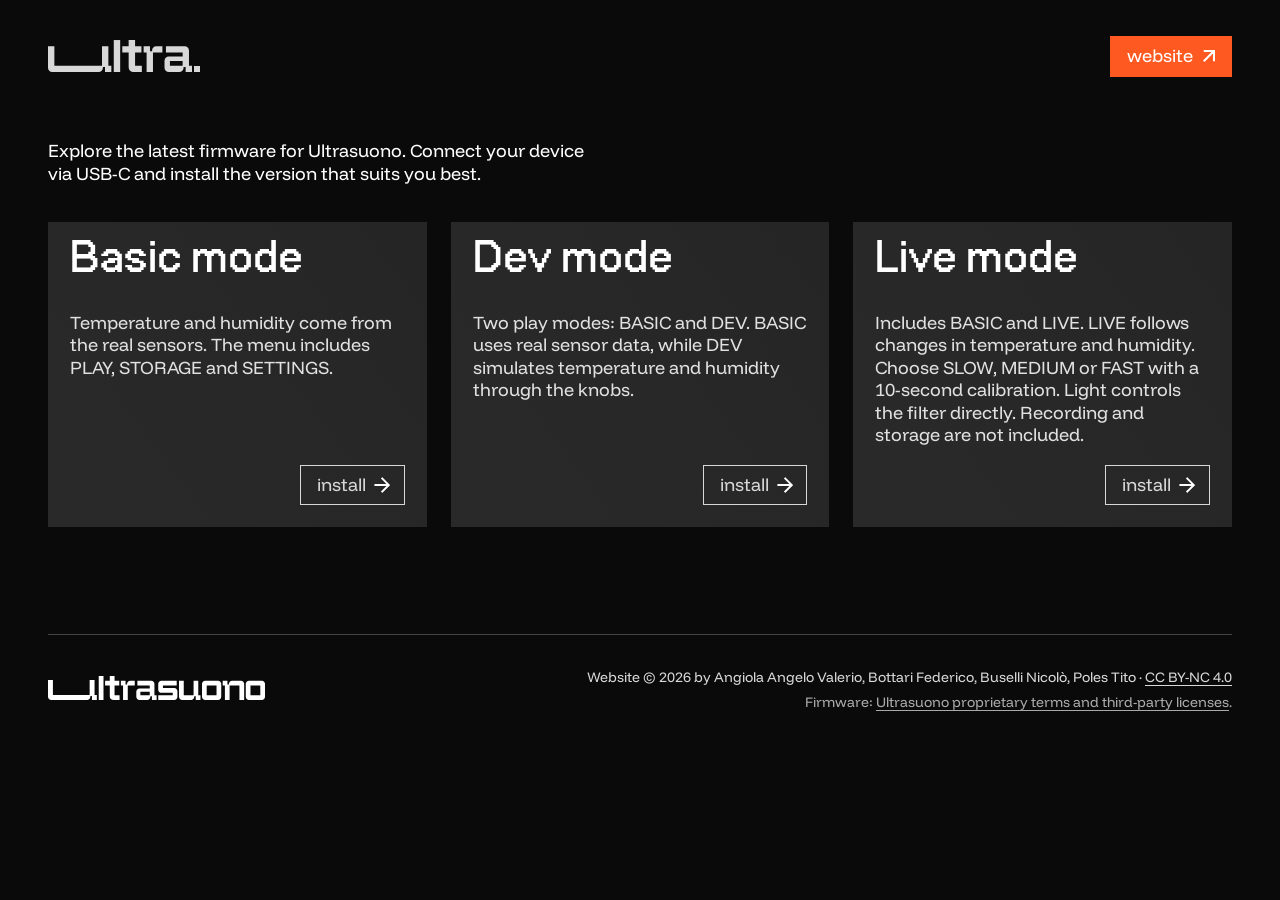
==== commit 4fa09f40: "rename: replace LIVE with BASIC and UNSTABLE with LIVE" ====
--- a/docs/index.html
+++ b/docs/index.html
@@ -3,7 +3,7 @@
 <head>
   <meta charset="utf-8"><meta name="viewport" content="width=device-width,initial-scale=1">
   <title>Ultrasuono · Firmware</title>
-  <meta name="description" content="Explore and install the latest LIVE MODE, DEV MODE and UNSTABLE MODE firmware for Ultrasuono with Daisy Seed.">
+  <meta name="description" content="Explore and install the latest BASIC MODE, DEV MODE and LIVE MODE firmware for Ultrasuono with Daisy Seed.">
   <link rel="icon" href="assets/favicon-ultrasuono.png" type="image/png"><link rel="stylesheet" href="style.css?v=figma-3">
 </head>
 <body class="home-page">
@@ -11,9 +11,9 @@
 <main>
   <div class="intro"><h1 class="sr-only">Ultrasuono firmware</h1><p>Explore the latest firmware for Ultrasuono. Connect your device via USB-C and install the version that suits you best.</p></div>
   <section class="choices" aria-label="Choose your firmware">
-    <article class="card"><h2>Live mode</h2><p>Temperature and humidity come from the real sensors. The menu includes PLAY, STORAGE and SETTINGS.</p><a class="button forward" href="install.html?mode=live" aria-label="Install LIVE MODE">install <img src="assets/arrow-install.svg" alt=""></a></article>
-    <article class="card"><h2>Dev mode</h2><p>Two play modes: LIVE and DEV. LIVE uses real sensor data, while DEV simulates temperature and humidity through the knobs.</p><a class="button forward" href="install.html?mode=dev" aria-label="Install DEV MODE">install <img src="assets/arrow-install.svg" alt=""></a></article>
-    <article class="card"><h2>Unstable mode</h2><p>Sound follows changes in temperature and humidity. Choose SLOW, MEDIUM or FAST with a 10-second calibration. Light controls the filter directly. Recording and storage are not included.</p><a class="button forward" href="install.html?mode=unstable" aria-label="Install UNSTABLE MODE">install <img src="assets/arrow-install.svg" alt=""></a></article>
+    <article class="card"><h2>Basic mode</h2><p>Temperature and humidity come from the real sensors. The menu includes PLAY, STORAGE and SETTINGS.</p><a class="button forward" href="install.html?mode=basic" aria-label="Install BASIC MODE">install <img src="assets/arrow-install.svg" alt=""></a></article>
+    <article class="card"><h2>Dev mode</h2><p>Two play modes: BASIC and DEV. BASIC uses real sensor data, while DEV simulates temperature and humidity through the knobs.</p><a class="button forward" href="install.html?mode=dev" aria-label="Install DEV MODE">install <img src="assets/arrow-install.svg" alt=""></a></article>
+    <article class="card"><h2>Live mode</h2><p>Includes BASIC and LIVE. LIVE follows changes in temperature and humidity. Choose SLOW, MEDIUM or FAST with a 10-second calibration. Light controls the filter directly. Recording and storage are not included.</p><a class="button forward" href="install.html?mode=live" aria-label="Install LIVE MODE">install <img src="assets/arrow-install.svg" alt=""></a></article>
   </section>
 </main>
 <footer><a href="https://www.ultrasuono.org/" aria-label="Ultrasuono website"><img src="assets/ultrasuono-mark.svg" alt="Ultrasuono"></a><p class="copyright">Website © 2026 by Angiola Angelo Valerio, Bottari Federico, Buselli Nicolò, Poles Tito · <a href="https://creativecommons.org/licenses/by-nc/4.0/">CC BY-NC 4.0</a><span class="terms">Firmware: <a href="FIRMWARE-TERMS.txt">Ultrasuono proprietary terms and third-party licenses</a>.</span></p></footer>
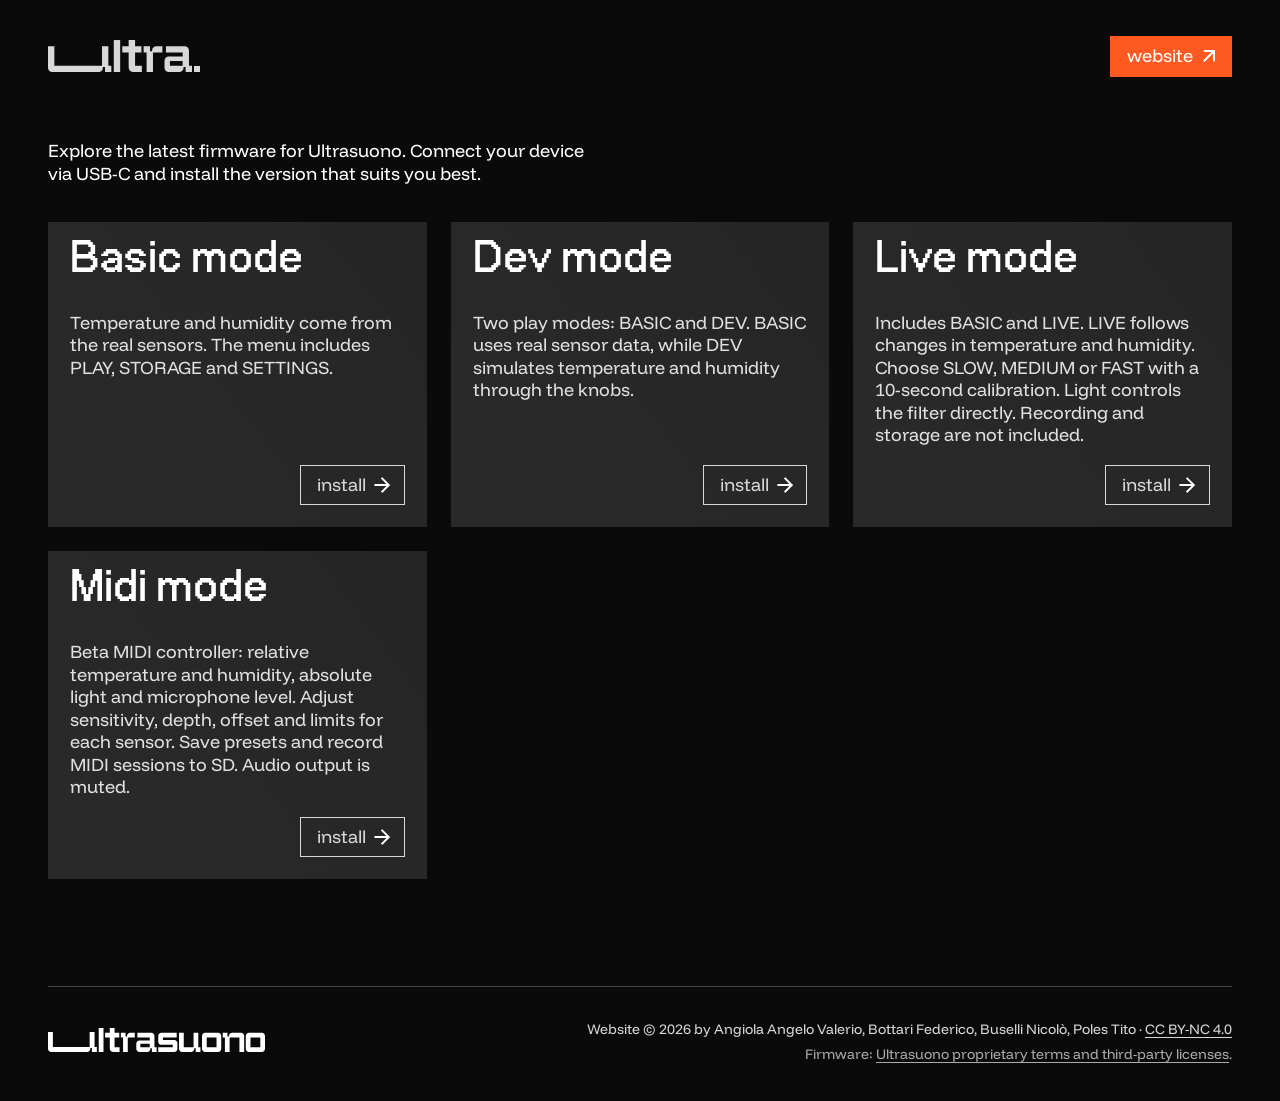
==== commit a8b47ed0: "feat: offer MIDI mode in the web firmware installer" ====
--- a/docs/index.html
+++ b/docs/index.html
@@ -3,7 +3,7 @@
 <head>
   <meta charset="utf-8"><meta name="viewport" content="width=device-width,initial-scale=1">
   <title>Ultrasuono · Firmware</title>
-  <meta name="description" content="Explore and install the latest BASIC MODE, DEV MODE and LIVE MODE firmware for Ultrasuono with Daisy Seed.">
+  <meta name="description" content="Explore and install the latest BASIC MODE, DEV MODE, LIVE MODE and MIDI MODE firmware for Ultrasuono with Daisy Seed.">
   <link rel="icon" href="assets/favicon-ultrasuono.png" type="image/png"><link rel="stylesheet" href="style.css?v=figma-3">
 </head>
 <body class="home-page">
@@ -14,6 +14,7 @@
     <article class="card"><h2>Basic mode</h2><p>Temperature and humidity come from the real sensors. The menu includes PLAY, STORAGE and SETTINGS.</p><a class="button forward" href="install.html?mode=basic" aria-label="Install BASIC MODE">install <img src="assets/arrow-install.svg" alt=""></a></article>
     <article class="card"><h2>Dev mode</h2><p>Two play modes: BASIC and DEV. BASIC uses real sensor data, while DEV simulates temperature and humidity through the knobs.</p><a class="button forward" href="install.html?mode=dev" aria-label="Install DEV MODE">install <img src="assets/arrow-install.svg" alt=""></a></article>
     <article class="card"><h2>Live mode</h2><p>Includes BASIC and LIVE. LIVE follows changes in temperature and humidity. Choose SLOW, MEDIUM or FAST with a 10-second calibration. Light controls the filter directly. Recording and storage are not included.</p><a class="button forward" href="install.html?mode=live" aria-label="Install LIVE MODE">install <img src="assets/arrow-install.svg" alt=""></a></article>
+    <article class="card"><h2>Midi mode</h2><p>Beta MIDI controller: relative temperature and humidity, absolute light and microphone level. Adjust sensitivity, depth, offset and limits for each sensor. Save presets and record MIDI sessions to SD. Audio output is muted.</p><a class="button forward" href="install.html?mode=midi" aria-label="Install MIDI MODE">install <img src="assets/arrow-install.svg" alt=""></a></article>
   </section>
 </main>
 <footer><a href="https://www.ultrasuono.org/" aria-label="Ultrasuono website"><img src="assets/ultrasuono-mark.svg" alt="Ultrasuono"></a><p class="copyright">Website © 2026 by Angiola Angelo Valerio, Bottari Federico, Buselli Nicolò, Poles Tito · <a href="https://creativecommons.org/licenses/by-nc/4.0/">CC BY-NC 4.0</a><span class="terms">Firmware: <a href="FIRMWARE-TERMS.txt">Ultrasuono proprietary terms and third-party licenses</a>.</span></p></footer>
